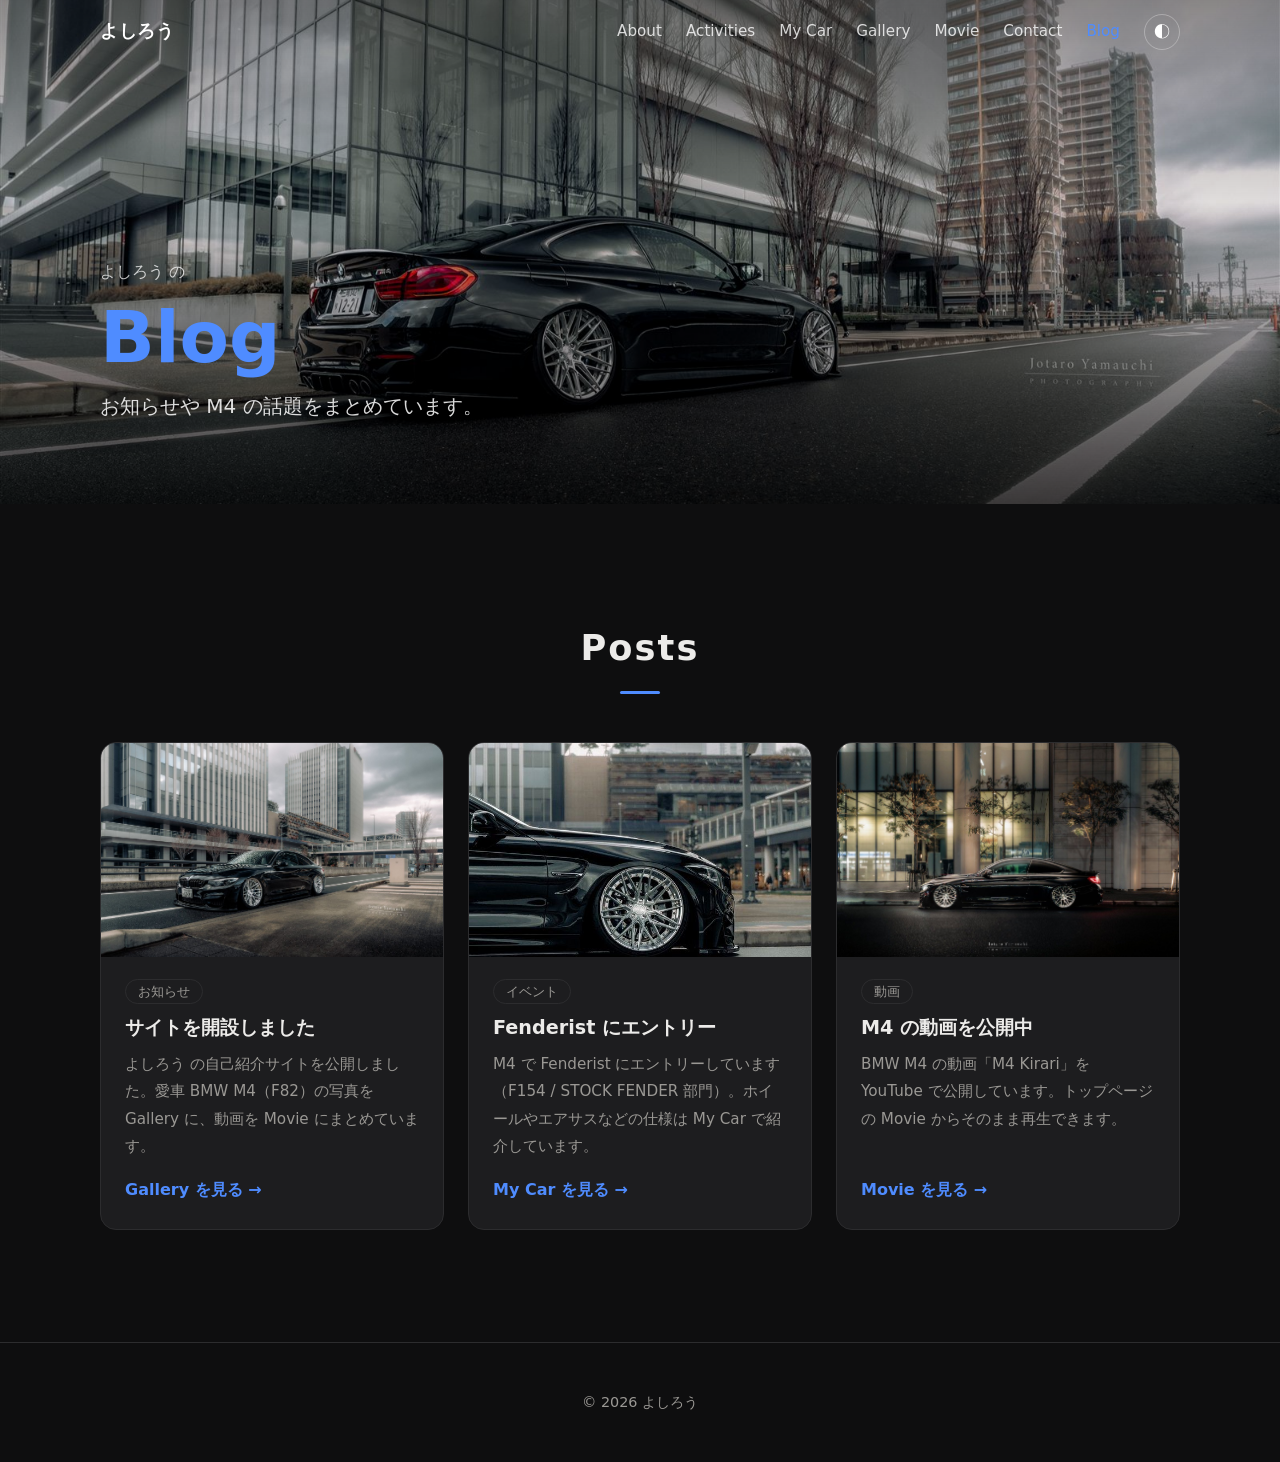
==== blog.html @ 9a7a2645 "Add Activities section and Blog page" ====
<!DOCTYPE html>
<html lang="ja" data-theme="dark">
<head>
  <meta charset="UTF-8">
  <meta name="viewport" content="width=device-width, initial-scale=1.0">
  <title>Blog | よしろう</title>
  <meta name="description" content="よしろう のブログ。サイト開設のお知らせや、BMW M4 の話題。">
  <link rel="stylesheet" href="style.css">
</head>
<body>
  <header class="header">
    <div class="container header__inner">
      <a href="index.html" class="logo">よしろう</a>
      <button class="nav-toggle" aria-label="メニューを開く" aria-expanded="false" aria-controls="nav">
        <span></span><span></span><span></span>
      </button>
      <nav id="nav" class="nav">
        <a href="index.html#about">About</a>
        <a href="index.html#activities">Activities</a>
        <a href="index.html#car">My Car</a>
        <a href="index.html#gallery">Gallery</a>
        <a href="index.html#movie">Movie</a>
        <a href="index.html#contact">Contact</a>
        <a href="blog.html" aria-current="page">Blog</a>
        <button class="theme-toggle" aria-label="テーマを切り替える">◐</button>
      </nav>
    </div>
  </header>

  <main id="top">
    <!-- ページ見出し -->
    <section class="hero hero--page">
      <img class="hero__bg" src="images/web/rear-building.jpg" alt="" fetchpriority="high">
      <div class="hero__shade"></div>
      <div class="container hero__inner">
        <p class="hero__greeting">よしろう の</p>
        <h1 class="hero__title"><span class="accent">Blog</span></h1>
        <p class="hero__lead">お知らせや M4 の話題をまとめています。</p>
      </div>
    </section>

    <!-- 記事一覧 -->
    <section class="section">
      <div class="container">
        <h2 class="section__title reveal">Posts</h2>
        <div class="posts">
          <article class="post reveal">
            <a class="post__thumb" href="index.html#gallery" tabindex="-1" aria-hidden="true">
              <img src="images/web/front-city.jpg" alt="" loading="lazy" width="1600" height="1066">
            </a>
            <div class="post__body">
              <p class="post__tag">お知らせ</p>
              <h3 class="post__title">サイトを開設しました</h3>
              <p class="post__excerpt">
                よしろう の自己紹介サイトを公開しました。愛車 BMW M4（F82）の写真を Gallery に、動画を Movie にまとめています。
              </p>
              <a class="post__more" href="index.html#gallery">Gallery を見る →</a>
            </div>
          </article>

          <article class="post reveal">
            <a class="post__thumb" href="index.html#car" tabindex="-1" aria-hidden="true">
              <img src="images/web/wheel.jpg" alt="" loading="lazy" width="620" height="924">
            </a>
            <div class="post__body">
              <p class="post__tag">イベント</p>
              <h3 class="post__title">Fenderist にエントリー</h3>
              <p class="post__excerpt">
                M4 で Fenderist にエントリーしています（F154 / STOCK FENDER 部門）。ホイールやエアサスなどの仕様は My Car で紹介しています。
              </p>
              <a class="post__more" href="index.html#car">My Car を見る →</a>
            </div>
          </article>

          <article class="post reveal">
            <a class="post__thumb" href="index.html#movie" tabindex="-1" aria-hidden="true">
              <img src="images/web/night-side.jpg" alt="" loading="lazy" width="1386" height="924">
            </a>
            <div class="post__body">
              <p class="post__tag">動画</p>
              <h3 class="post__title">M4 の動画を公開中</h3>
              <p class="post__excerpt">
                BMW M4 の動画「M4 Kirari」を YouTube で公開しています。トップページの Movie からそのまま再生できます。
              </p>
              <a class="post__more" href="index.html#movie">Movie を見る →</a>
            </div>
          </article>
        </div>
      </div>
    </section>
  </main>

  <footer class="footer">
    <p>&copy; <span id="year"></span> よしろう</p>
  </footer>

  <button class="to-top" aria-label="ページの先頭へ">↑</button>

  <script src="script.js"></script>
</body>
</html>
---- style.css ----
/* ===== カラー（ダーク基本 / ライト） ===== */
:root {
  --bg: #0e0e0f;
  --bg-alt: #161617;
  --text: #ecebe9;
  --muted: #9a9894;
  --accent: #4f8cff;
  --card: #1d1d1f;
  --border: #2c2c2e;
  --shadow: 0 10px 40px rgba(0, 0, 0, 0.5);
}
[data-theme="light"] {
  --bg: #f7f6f4;
  --bg-alt: #edece9;
  --text: #1a1a1a;
  --muted: #66635e;
  --accent: #1f5fd6;
  --card: #ffffff;
  --border: #dddad5;
  --shadow: 0 10px 30px rgba(0, 0, 0, 0.1);
}

/* ===== ベース ===== */
*, *::before, *::after { box-sizing: border-box; }
html { scroll-behavior: smooth; scroll-padding-top: 64px; }
body {
  margin: 0;
  font-family: "Hiragino Sans", "Noto Sans JP", "Yu Gothic UI", "Meiryo", system-ui, sans-serif;
  background: var(--bg);
  color: var(--text);
  line-height: 1.8;
  transition: background 0.3s, color 0.3s;
}
img { max-width: 100%; display: block; }
a { color: inherit; }
.container { width: min(1080px, 100% - 32px); margin-inline: auto; }
.accent { color: var(--accent); }

/* ===== ヘッダー ===== */
.header {
  position: fixed; top: 0; left: 0; right: 0; z-index: 20;
  transition: background 0.3s, border-color 0.3s;
  border-bottom: 1px solid transparent;
}
.header.is-scrolled {
  background: color-mix(in srgb, var(--bg) 85%, transparent);
  backdrop-filter: blur(10px);
  border-color: var(--border);
}
.header__inner { display: flex; align-items: center; justify-content: space-between; height: 64px; }
.logo { font-weight: 700; text-decoration: none; font-size: 1.1rem; letter-spacing: 0.04em; color: #fff; }
.header.is-scrolled .logo { color: var(--text); }
.nav { display: flex; align-items: center; gap: 24px; }
.nav a { text-decoration: none; color: rgba(255, 255, 255, 0.8); font-size: 0.95rem; transition: color 0.2s; }
.header.is-scrolled .nav a { color: var(--muted); }
.nav a:hover, .header.is-scrolled .nav a:hover { color: var(--accent); }
.theme-toggle {
  background: none; border: 1px solid rgba(255, 255, 255, 0.3); color: #fff;
  width: 36px; height: 36px; border-radius: 50%; cursor: pointer; font-size: 1rem;
}
.header.is-scrolled .theme-toggle { border-color: var(--border); color: var(--text); }
.nav-toggle { display: none; background: none; border: 0; cursor: pointer; padding: 8px; }
.nav-toggle span { display: block; width: 22px; height: 2px; margin: 5px 0; background: #fff; transition: 0.3s; }
.header.is-scrolled .nav-toggle span { background: var(--text); }

/* ===== ヒーロー ===== */
.hero {
  position: relative; min-height: 100vh; min-height: 100svh;
  display: flex; align-items: flex-end; overflow: hidden; color: #fff;
}
.hero__bg {
  position: absolute; inset: 0; width: 100%; height: 100%;
  object-fit: cover; object-position: 40% 60%;
  animation: zoom 18s ease-out forwards;
}
@keyframes zoom { from { transform: scale(1.12); } to { transform: scale(1); } }
.hero__shade {
  position: absolute; inset: 0;
  background: linear-gradient(180deg, rgba(0,0,0,0.45) 0%, rgba(0,0,0,0.1) 40%, rgba(0,0,0,0.75) 100%);
}
.hero__inner { position: relative; padding-bottom: 14vh; }
.hero__greeting { margin: 0; color: rgba(255, 255, 255, 0.75); }
.hero__title { margin: 0.1em 0; font-size: clamp(2.2rem, 7vw, 4.5rem); line-height: 1.2; }
.hero__lead { font-size: 1.25rem; color: rgba(255, 255, 255, 0.85); min-height: 1.8em; margin: 0 0 8px; }
.cursor { animation: blink 1s step-end infinite; }
@keyframes blink { 50% { opacity: 0; } }
.btn {
  display: inline-block; margin-top: 12px; padding: 12px 32px; border-radius: 999px;
  background: var(--accent); color: #fff; text-decoration: none; font-weight: 600;
  transition: transform 0.2s, box-shadow 0.2s;
}
.btn:hover { transform: translateY(-2px); box-shadow: var(--shadow); }
.hero__scroll {
  position: absolute; left: 50%; bottom: 24px; translate: -50% 0;
  width: 26px; height: 42px; border: 2px solid rgba(255,255,255,0.6); border-radius: 14px;
}
.hero__scroll span {
  position: absolute; left: 50%; top: 8px; width: 4px; height: 8px; margin-left: -2px;
  background: #fff; border-radius: 2px; animation: wheel 1.6s ease-in-out infinite;
}
@keyframes wheel { 0% { opacity: 1; transform: none; } 100% { opacity: 0; transform: translateY(14px); } }

/* ===== セクション共通 ===== */
.section { padding: 112px 0; }
.section--alt { background: var(--bg-alt); }
.section__title { font-size: 2.2rem; margin: 0 0 48px; text-align: center; letter-spacing: 0.06em; }
.section__title::after {
  content: ""; display: block; width: 40px; height: 3px; margin: 12px auto 0;
  background: var(--accent); border-radius: 2px;
}

/* ===== About ===== */
.about { display: grid; grid-template-columns: 1fr 1.2fr; gap: 56px; align-items: center; }
.about__photo { margin: 0; border-radius: 20px; overflow: hidden; box-shadow: var(--shadow); }
.about__photo img { width: 100%; height: auto; aspect-ratio: 4 / 5; object-fit: cover; object-position: 60% 40%; }
.profile { margin: 28px 0 0; display: grid; gap: 12px; }
.profile div { display: grid; grid-template-columns: 110px 1fr; padding-bottom: 12px; border-bottom: 1px solid var(--border); }
.profile dt { color: var(--muted); }
.profile dd { margin: 0; }

/* ===== Activities ===== */
.activities { display: grid; grid-template-columns: repeat(auto-fit, minmax(230px, 1fr)); gap: 20px; }
.activity {
  padding: 28px 24px; border: 1px solid var(--border); border-radius: 16px; background: var(--card);
}
.activity:hover { border-color: var(--accent); box-shadow: var(--shadow); }
.activity__label { margin: 0; color: var(--muted); font-size: 0.8rem; letter-spacing: 0.12em; text-transform: uppercase; }
.activity__label span { color: var(--accent); font-weight: 700; margin-right: 8px; }
.activity__title { margin: 4px 0 12px; font-size: 1.2rem; }
.activity p:last-child { margin: 0; color: var(--muted); font-size: 0.95rem; }
.activity a { color: var(--accent); }

/* ===== Blog ===== */
.hero--page { min-height: 56vh; min-height: 56svh; }
.hero--page .hero__inner { padding-bottom: 8vh; }
.header .nav a[aria-current="page"],
.header.is-scrolled .nav a[aria-current="page"] { color: var(--accent); }
.posts { display: grid; grid-template-columns: repeat(auto-fit, minmax(280px, 1fr)); gap: 24px; }
.post {
  display: flex; flex-direction: column; border: 1px solid var(--border); border-radius: 16px;
  background: var(--card); overflow: hidden;
}
.post:hover { border-color: var(--accent); box-shadow: var(--shadow); }
.post__thumb { display: block; overflow: hidden; }
.post__thumb img { width: 100%; height: auto; aspect-ratio: 16 / 10; object-fit: cover; transition: transform 0.5s; }
.post:hover .post__thumb img { transform: scale(1.05); }
.post__body { display: flex; flex-direction: column; flex: 1; padding: 22px 24px 24px; }
.post__tag {
  align-self: flex-start; margin: 0 0 10px; padding: 0 12px; border-radius: 999px;
  border: 1px solid var(--border); color: var(--muted); font-size: 0.8rem;
}
.post__title { margin: 0 0 8px; font-size: 1.2rem; line-height: 1.5; }
.post__excerpt { margin: 0 0 16px; color: var(--muted); font-size: 0.95rem; }
.post__more { margin-top: auto; color: var(--accent); text-decoration: none; font-weight: 600; }
.post__more:hover { text-decoration: underline; }

/* ===== My Car ===== */
.car { display: grid; grid-template-columns: 1.4fr 1fr; gap: 48px; align-items: center; }
.car__photo { border-radius: 20px; overflow: hidden; box-shadow: var(--shadow); }
.car__photo img { width: 100%; height: auto; transition: transform 0.6s; }
.car__photo:hover img { transform: scale(1.04); }
.car__name { font-size: 2rem; margin: 0; line-height: 1.3; }
.car__name span { color: var(--muted); font-weight: 400; font-size: 1.1rem; }
.car__lead { color: var(--muted); }
.spec { margin: 24px 0 0; display: grid; gap: 10px; }
.spec div { display: grid; grid-template-columns: 120px 1fr; padding-bottom: 10px; border-bottom: 1px solid var(--border); }
.spec dt { color: var(--muted); }
.spec dd { margin: 0; }
.spec small { color: var(--muted); }
.badge {
  display: inline-block; padding: 0 10px; margin-left: 4px; border-radius: 999px;
  background: var(--accent); color: #fff; font-size: 0.85em; font-weight: 700;
}

/* ===== Gallery ===== */
.gallery { columns: 3 280px; column-gap: 16px; }
.gallery__item {
  display: block; width: 100%; margin: 0 0 16px; padding: 0; border: 0; background: none;
  border-radius: 14px; overflow: hidden; cursor: zoom-in; break-inside: avoid;
}
.gallery__item img { width: 100%; height: auto; transition: transform 0.5s, filter 0.5s; filter: saturate(0.9); }
.gallery__item:hover img { transform: scale(1.05); filter: saturate(1.1); }
.gallery__item:focus-visible { outline: 3px solid var(--accent); outline-offset: 3px; }
.credit { text-align: right; color: var(--muted); font-size: 0.85rem; margin: 8px 0 0; }

/* ===== Lightbox ===== */
.lightbox {
  position: fixed; inset: 0; z-index: 50; background: rgba(0, 0, 0, 0.92);
  display: grid; place-items: center; padding: 56px 16px;
}
.lightbox[hidden] { display: none; }
.lightbox__img { max-width: 100%; max-height: calc(100vh - 112px); object-fit: contain; border-radius: 6px; }
.lightbox__close, .lightbox__nav {
  position: absolute; background: rgba(255,255,255,0.1); color: #fff; border: 0; cursor: pointer;
  width: 48px; height: 48px; border-radius: 50%; font-size: 1.8rem; line-height: 1;
}
.lightbox__close:hover, .lightbox__nav:hover { background: rgba(255,255,255,0.25); }
.lightbox__close { top: 16px; right: 16px; }
.lightbox__nav { top: 50%; translate: 0 -50%; }
.lightbox__nav--prev { left: 16px; }
.lightbox__nav--next { right: 16px; }
.lightbox__count { position: absolute; bottom: 12px; left: 0; right: 0; text-align: center; color: rgba(255,255,255,0.7); margin: 0; }

/* ===== Movie ===== */
.movie { max-width: 960px; margin-inline: auto; border-radius: 20px; overflow: hidden; box-shadow: var(--shadow); background: #000; }
.movie iframe { display: block; width: 100%; aspect-ratio: 16 / 9; border: 0; background: #000; }
.movie__link { text-align: center; margin: 16px 0 0; }
.movie__link a { color: var(--muted); text-decoration: none; }
.movie__link a:hover { color: var(--accent); }

/* ===== Contact ===== */
.contact { text-align: center; }
.links { display: flex; justify-content: center; flex-wrap: wrap; gap: 16px; margin-top: 24px; }
.links a {
  padding: 10px 28px; border: 1px solid var(--border); border-radius: 999px;
  text-decoration: none; background: var(--card); transition: border-color 0.2s, color 0.2s;
}
.links a:hover { border-color: var(--accent); color: var(--accent); }
.links a span { color: var(--muted); font-size: 0.85em; margin-left: 4px; }

/* ===== フッター / トップへ戻る ===== */
.footer { padding: 32px 0; text-align: center; color: var(--muted); font-size: 0.9rem; border-top: 1px solid var(--border); }
.to-top {
  position: fixed; right: 20px; bottom: 20px; z-index: 10; width: 44px; height: 44px; border-radius: 50%;
  border: 0; background: var(--accent); color: #fff; font-size: 1.2rem; cursor: pointer;
  box-shadow: var(--shadow); opacity: 0; pointer-events: none; transition: opacity 0.3s;
}
.to-top.is-shown { opacity: 1; pointer-events: auto; }

/* ===== スクロール表示アニメーション ===== */
.reveal { opacity: 0; transform: translateY(28px); transition: opacity 0.8s, transform 0.8s; }
.reveal.is-visible { opacity: 1; transform: none; }

/* ===== タブレット / スマホ ===== */
@media (max-width: 860px) {
  .about, .car { grid-template-columns: 1fr; gap: 32px; }
  .about__photo { max-width: 420px; margin-inline: auto; }
}
@media (max-width: 640px) {
  .nav-toggle { display: block; }
  .nav {
    position: absolute; top: 64px; left: 0; right: 0;
    flex-direction: column; gap: 0; padding: 8px 16px 16px;
    background: var(--bg); border-bottom: 1px solid var(--border);
    display: none;
  }
  .nav.is-open { display: flex; }
  .nav a, .header.is-scrolled .nav a { width: 100%; padding: 12px 0; text-align: center; color: var(--text); }
  .theme-toggle { margin-top: 8px; border-color: var(--border); color: var(--text); }
  .nav-toggle[aria-expanded="true"] span:nth-child(1) { transform: translateY(7px) rotate(45deg); }
  .nav-toggle[aria-expanded="true"] span:nth-child(2) { opacity: 0; }
  .nav-toggle[aria-expanded="true"] span:nth-child(3) { transform: translateY(-7px) rotate(-45deg); }
  .section { padding: 72px 0; }
  .hero__bg { object-position: 35% 60%; }
  .lightbox__nav { top: auto; bottom: 8px; translate: none; }
}

@media (prefers-reduced-motion: reduce) {
  html { scroll-behavior: auto; }
  .hero__bg, .hero__scroll span { animation: none; }
  .reveal { transition: none; }
}
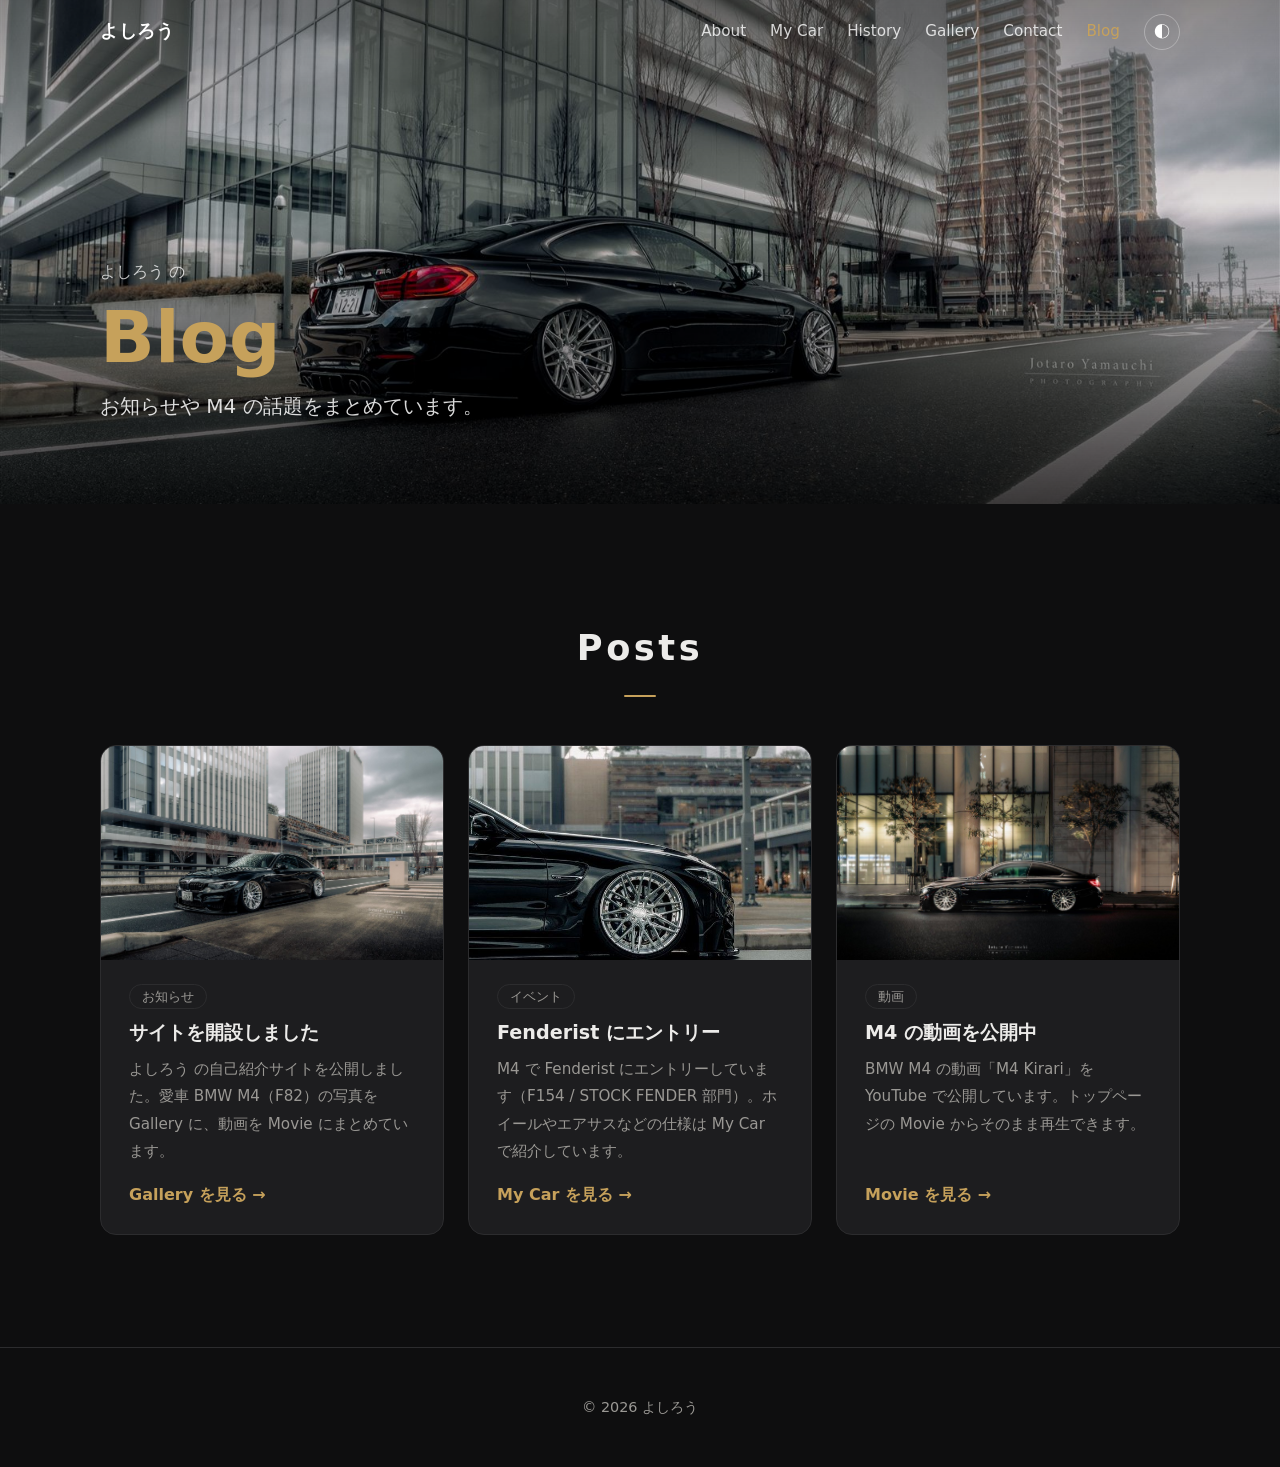
==== commit 51cb5ec7: "Add OGP tags, slim navigation, link History to Blog" ====
--- a/blog.html
+++ b/blog.html
@@ -5,6 +5,17 @@
   <meta name="viewport" content="width=device-width, initial-scale=1.0">
   <title>Blog | よしろう</title>
   <meta name="description" content="よしろう のブログ。サイト開設のお知らせや、BMW M4 の話題。">
+  <meta property="og:type" content="website">
+  <meta property="og:site_name" content="よしろう | BMW M4">
+  <meta property="og:title" content="よしろう のブログ | BMW M4">
+  <meta property="og:description" content="よしろう のブログ。サイト開設のお知らせや、BMW M4 の話題。">
+  <meta property="og:url" content="https://ayonbrasil1994-dev.github.io/Yoshirou/blog.html">
+  <meta property="og:image" content="https://ayonbrasil1994-dev.github.io/Yoshirou/images/web/rear-building.jpg">
+  <meta property="og:locale" content="ja_JP">
+  <meta name="twitter:card" content="summary_large_image">
+  <meta name="twitter:title" content="よしろう のブログ | BMW M4">
+  <meta name="twitter:description" content="よしろう のブログ。サイト開設のお知らせや、BMW M4 の話題。">
+  <meta name="twitter:image" content="https://ayonbrasil1994-dev.github.io/Yoshirou/images/web/rear-building.jpg">
   <link rel="stylesheet" href="style.css">
 </head>
 <body>
@@ -16,10 +27,9 @@
       </button>
       <nav id="nav" class="nav">
         <a href="index.html#about">About</a>
-        <a href="index.html#activities">Activities</a>
         <a href="index.html#car">My Car</a>
+        <a href="index.html#history">History</a>
         <a href="index.html#gallery">Gallery</a>
-        <a href="index.html#movie">Movie</a>
         <a href="index.html#contact">Contact</a>
         <a href="blog.html" aria-current="page">Blog</a>
         <button class="theme-toggle" aria-label="テーマを切り替える">◐</button>
@@ -58,7 +68,7 @@
             </div>
           </article>
 
-          <article class="post reveal">
+          <article class="post reveal" id="post-fenderist">
             <a class="post__thumb" href="index.html#car" tabindex="-1" aria-hidden="true">
               <img src="images/web/wheel.jpg" alt="" loading="lazy" width="620" height="924">
             </a>
--- a/style.css
+++ b/style.css
@@ -4,20 +4,24 @@
   --bg-alt: #161617;
   --text: #ecebe9;
   --muted: #9a9894;
-  --accent: #4f8cff;
+  --accent: #C6A15B;
   --card: #1d1d1f;
   --border: #2c2c2e;
-  --shadow: 0 10px 40px rgba(0, 0, 0, 0.5);
+  --shadow: 0 4px 16px rgba(0, 0, 0, 0.3);
+  /* 共通の寸法 */
+  --radius: 16px;
+  --card-pad: 24px 28px;
+  --grid-gap: 24px;
 }
 [data-theme="light"] {
   --bg: #f7f6f4;
   --bg-alt: #edece9;
   --text: #1a1a1a;
   --muted: #66635e;
-  --accent: #1f5fd6;
+  --accent: #96762F;
   --card: #ffffff;
   --border: #dddad5;
-  --shadow: 0 10px 30px rgba(0, 0, 0, 0.1);
+  --shadow: 0 2px 12px rgba(0, 0, 0, 0.06);
 }
 
 /* ===== ベース ===== */
@@ -86,10 +90,10 @@
 @keyframes blink { 50% { opacity: 0; } }
 .btn {
   display: inline-block; margin-top: 12px; padding: 12px 32px; border-radius: 999px;
-  background: var(--accent); color: #fff; text-decoration: none; font-weight: 600;
-  transition: transform 0.2s, box-shadow 0.2s;
-}
-.btn:hover { transform: translateY(-2px); box-shadow: var(--shadow); }
+  background: var(--accent); color: #1C1A15; text-decoration: none; font-weight: 600;
+  transition: background 0.2s;
+}
+.btn:hover { background: color-mix(in srgb, var(--accent) 85%, #fff); }
 .hero__scroll {
   position: absolute; left: 50%; bottom: 24px; translate: -50% 0;
   width: 26px; height: 42px; border: 2px solid rgba(255,255,255,0.6); border-radius: 14px;
@@ -103,27 +107,28 @@
 /* ===== セクション共通 ===== */
 .section { padding: 112px 0; }
 .section--alt { background: var(--bg-alt); }
-.section__title { font-size: 2.2rem; margin: 0 0 48px; text-align: center; letter-spacing: 0.06em; }
+.section__title { font-size: 2.2rem; margin: 0 0 48px; text-align: center; letter-spacing: 0.1em; }
 .section__title::after {
-  content: ""; display: block; width: 40px; height: 3px; margin: 12px auto 0;
-  background: var(--accent); border-radius: 2px;
+  content: ""; display: block; width: 32px; height: 2px; margin: 16px auto 0;
+  background: var(--accent); border-radius: 1px;
 }
 
 /* ===== About ===== */
 .about { display: grid; grid-template-columns: 1fr 1.2fr; gap: 56px; align-items: center; }
-.about__photo { margin: 0; border-radius: 20px; overflow: hidden; box-shadow: var(--shadow); }
+.about__photo { margin: 0; border-radius: var(--radius); overflow: hidden; box-shadow: var(--shadow); }
 .about__photo img { width: 100%; height: auto; aspect-ratio: 4 / 5; object-fit: cover; object-position: 60% 40%; }
-.profile { margin: 28px 0 0; display: grid; gap: 12px; }
+.profile { margin: 24px 0 0; display: grid; gap: 12px; }
 .profile div { display: grid; grid-template-columns: 110px 1fr; padding-bottom: 12px; border-bottom: 1px solid var(--border); }
 .profile dt { color: var(--muted); }
 .profile dd { margin: 0; }
 
 /* ===== Activities ===== */
-.activities { display: grid; grid-template-columns: repeat(auto-fit, minmax(230px, 1fr)); gap: 20px; }
+.activities { display: grid; grid-template-columns: repeat(auto-fit, minmax(230px, 1fr)); gap: var(--grid-gap); }
 .activity {
-  padding: 28px 24px; border: 1px solid var(--border); border-radius: 16px; background: var(--card);
-}
-.activity:hover { border-color: var(--accent); box-shadow: var(--shadow); }
+  padding: var(--card-pad); border: 1px solid var(--border); border-radius: var(--radius); background: var(--card);
+  transition: border-color 0.2s;
+}
+.activity:hover { border-color: var(--accent); }
 .activity__label { margin: 0; color: var(--muted); font-size: 0.8rem; letter-spacing: 0.12em; text-transform: uppercase; }
 .activity__label span { color: var(--accent); font-weight: 700; margin-right: 8px; }
 .activity__title { margin: 4px 0 12px; font-size: 1.2rem; }
@@ -135,16 +140,16 @@
 .hero--page .hero__inner { padding-bottom: 8vh; }
 .header .nav a[aria-current="page"],
 .header.is-scrolled .nav a[aria-current="page"] { color: var(--accent); }
-.posts { display: grid; grid-template-columns: repeat(auto-fit, minmax(280px, 1fr)); gap: 24px; }
+.posts { display: grid; grid-template-columns: repeat(auto-fit, minmax(280px, 1fr)); gap: var(--grid-gap); }
 .post {
-  display: flex; flex-direction: column; border: 1px solid var(--border); border-radius: 16px;
-  background: var(--card); overflow: hidden;
-}
-.post:hover { border-color: var(--accent); box-shadow: var(--shadow); }
+  display: flex; flex-direction: column; border: 1px solid var(--border); border-radius: var(--radius);
+  background: var(--card); overflow: hidden; transition: border-color 0.2s;
+}
+.post:hover { border-color: var(--accent); }
 .post__thumb { display: block; overflow: hidden; }
 .post__thumb img { width: 100%; height: auto; aspect-ratio: 16 / 10; object-fit: cover; transition: transform 0.5s; }
-.post:hover .post__thumb img { transform: scale(1.05); }
-.post__body { display: flex; flex-direction: column; flex: 1; padding: 22px 24px 24px; }
+.post:hover .post__thumb img { transform: scale(1.02); }
+.post__body { display: flex; flex-direction: column; flex: 1; padding: var(--card-pad); }
 .post__tag {
   align-self: flex-start; margin: 0 0 10px; padding: 0 12px; border-radius: 999px;
   border: 1px solid var(--border); color: var(--muted); font-size: 0.8rem;
@@ -155,31 +160,57 @@
 .post__more:hover { text-decoration: underline; }
 
 /* ===== My Car ===== */
-.car { display: grid; grid-template-columns: 1.4fr 1fr; gap: 48px; align-items: center; }
-.car__photo { border-radius: 20px; overflow: hidden; box-shadow: var(--shadow); }
+.car { display: grid; grid-template-columns: 1.4fr 1fr; gap: 56px; align-items: center; }
+.car__photo { border-radius: var(--radius); overflow: hidden; box-shadow: var(--shadow); }
 .car__photo img { width: 100%; height: auto; transition: transform 0.6s; }
-.car__photo:hover img { transform: scale(1.04); }
+.car__photo:hover img { transform: scale(1.02); }
 .car__name { font-size: 2rem; margin: 0; line-height: 1.3; }
 .car__name span { color: var(--muted); font-weight: 400; font-size: 1.1rem; }
 .car__lead { color: var(--muted); }
-.spec { margin: 24px 0 0; display: grid; gap: 10px; }
-.spec div { display: grid; grid-template-columns: 120px 1fr; padding-bottom: 10px; border-bottom: 1px solid var(--border); }
+.spec { margin: 24px 0 0; display: grid; gap: 12px; }
+.spec div { display: grid; grid-template-columns: 120px 1fr; padding-bottom: 12px; border-bottom: 1px solid var(--border); }
 .spec dt { color: var(--muted); }
 .spec dd { margin: 0; }
 .spec small { color: var(--muted); }
 .badge {
   display: inline-block; padding: 0 10px; margin-left: 4px; border-radius: 999px;
-  background: var(--accent); color: #fff; font-size: 0.85em; font-weight: 700;
-}
+  background: var(--accent); color: #1C1A15; font-size: 0.85em; font-weight: 700;
+}
+
+/* ===== History（縦型タイムライン） ===== */
+.timeline { position: relative; max-width: 760px; margin: 0 auto; padding: 0 0 0 36px; list-style: none; }
+.timeline::before {
+  content: ""; position: absolute; top: 8px; bottom: 8px; left: 7px;
+  width: 2px; background: var(--border); border-radius: 1px;
+}
+.timeline__item {
+  position: relative; padding: var(--card-pad); border: 1px solid var(--border); border-radius: var(--radius);
+  background: var(--card); transition: border-color 0.2s;
+}
+.timeline__item + .timeline__item { margin-top: var(--grid-gap); }
+.timeline__item::before {
+  content: ""; position: absolute; top: 30px; left: -36px;
+  width: 16px; height: 16px; border-radius: 50%;
+  background: var(--bg); border: 3px solid var(--accent);
+}
+.timeline__item:hover { border-color: var(--accent); }
+.timeline__meta { display: flex; flex-wrap: wrap; align-items: center; gap: 4px 12px; margin: 0 0 4px; }
+.timeline__meta time { color: var(--accent); font-weight: 700; letter-spacing: 0.06em; font-variant-numeric: tabular-nums; }
+.timeline__tag {
+  padding: 0 12px; border-radius: 999px; border: 1px solid var(--border);
+  color: var(--muted); font-size: 0.8rem; line-height: 1.8;
+}
+.timeline__title { margin: 0 0 4px; font-size: 1.15rem; line-height: 1.5; overflow-wrap: anywhere; }
+.timeline__text { margin: 0; color: var(--muted); font-size: 0.95rem; overflow-wrap: anywhere; }
 
 /* ===== Gallery ===== */
 .gallery { columns: 3 280px; column-gap: 16px; }
 .gallery__item {
   display: block; width: 100%; margin: 0 0 16px; padding: 0; border: 0; background: none;
-  border-radius: 14px; overflow: hidden; cursor: zoom-in; break-inside: avoid;
+  border-radius: var(--radius); overflow: hidden; cursor: zoom-in; break-inside: avoid;
 }
 .gallery__item img { width: 100%; height: auto; transition: transform 0.5s, filter 0.5s; filter: saturate(0.9); }
-.gallery__item:hover img { transform: scale(1.05); filter: saturate(1.1); }
+.gallery__item:hover img { transform: scale(1.02); filter: saturate(1.05); }
 .gallery__item:focus-visible { outline: 3px solid var(--accent); outline-offset: 3px; }
 .credit { text-align: right; color: var(--muted); font-size: 0.85rem; margin: 8px 0 0; }
 
@@ -202,7 +233,7 @@
 .lightbox__count { position: absolute; bottom: 12px; left: 0; right: 0; text-align: center; color: rgba(255,255,255,0.7); margin: 0; }
 
 /* ===== Movie ===== */
-.movie { max-width: 960px; margin-inline: auto; border-radius: 20px; overflow: hidden; box-shadow: var(--shadow); background: #000; }
+.movie { max-width: 960px; margin-inline: auto; border-radius: var(--radius); overflow: hidden; box-shadow: var(--shadow); background: #000; }
 .movie iframe { display: block; width: 100%; aspect-ratio: 16 / 9; border: 0; background: #000; }
 .movie__link { text-align: center; margin: 16px 0 0; }
 .movie__link a { color: var(--muted); text-decoration: none; }
@@ -222,7 +253,7 @@
 .footer { padding: 32px 0; text-align: center; color: var(--muted); font-size: 0.9rem; border-top: 1px solid var(--border); }
 .to-top {
   position: fixed; right: 20px; bottom: 20px; z-index: 10; width: 44px; height: 44px; border-radius: 50%;
-  border: 0; background: var(--accent); color: #fff; font-size: 1.2rem; cursor: pointer;
+  border: 0; background: var(--accent); color: #1C1A15; font-size: 1.2rem; cursor: pointer;
   box-shadow: var(--shadow); opacity: 0; pointer-events: none; transition: opacity 0.3s;
 }
 .to-top.is-shown { opacity: 1; pointer-events: auto; }
@@ -235,6 +266,12 @@
 @media (max-width: 860px) {
   .about, .car { grid-template-columns: 1fr; gap: 32px; }
   .about__photo { max-width: 420px; margin-inline: auto; }
+  .section { padding: 92px 0; }
+  .section__title { margin-bottom: 40px; }
+}
+@media (min-width: 641px) and (max-width: 900px) {
+  .nav { gap: 14px; }
+  .nav a { font-size: 0.88rem; }
 }
 @media (max-width: 640px) {
   .nav-toggle { display: block; }
@@ -250,7 +287,12 @@
   .nav-toggle[aria-expanded="true"] span:nth-child(1) { transform: translateY(7px) rotate(45deg); }
   .nav-toggle[aria-expanded="true"] span:nth-child(2) { opacity: 0; }
   .nav-toggle[aria-expanded="true"] span:nth-child(3) { transform: translateY(-7px) rotate(-45deg); }
+  :root { --card-pad: 20px 22px; --grid-gap: 20px; }
   .section { padding: 72px 0; }
+  .section__title { font-size: 1.9rem; margin-bottom: 32px; }
+  .timeline { padding-left: 28px; }
+  .timeline::before { left: 6px; }
+  .timeline__item::before { left: -28px; top: 26px; width: 14px; height: 14px; }
   .hero__bg { object-position: 35% 60%; }
   .lightbox__nav { top: auto; bottom: 8px; translate: none; }
 }
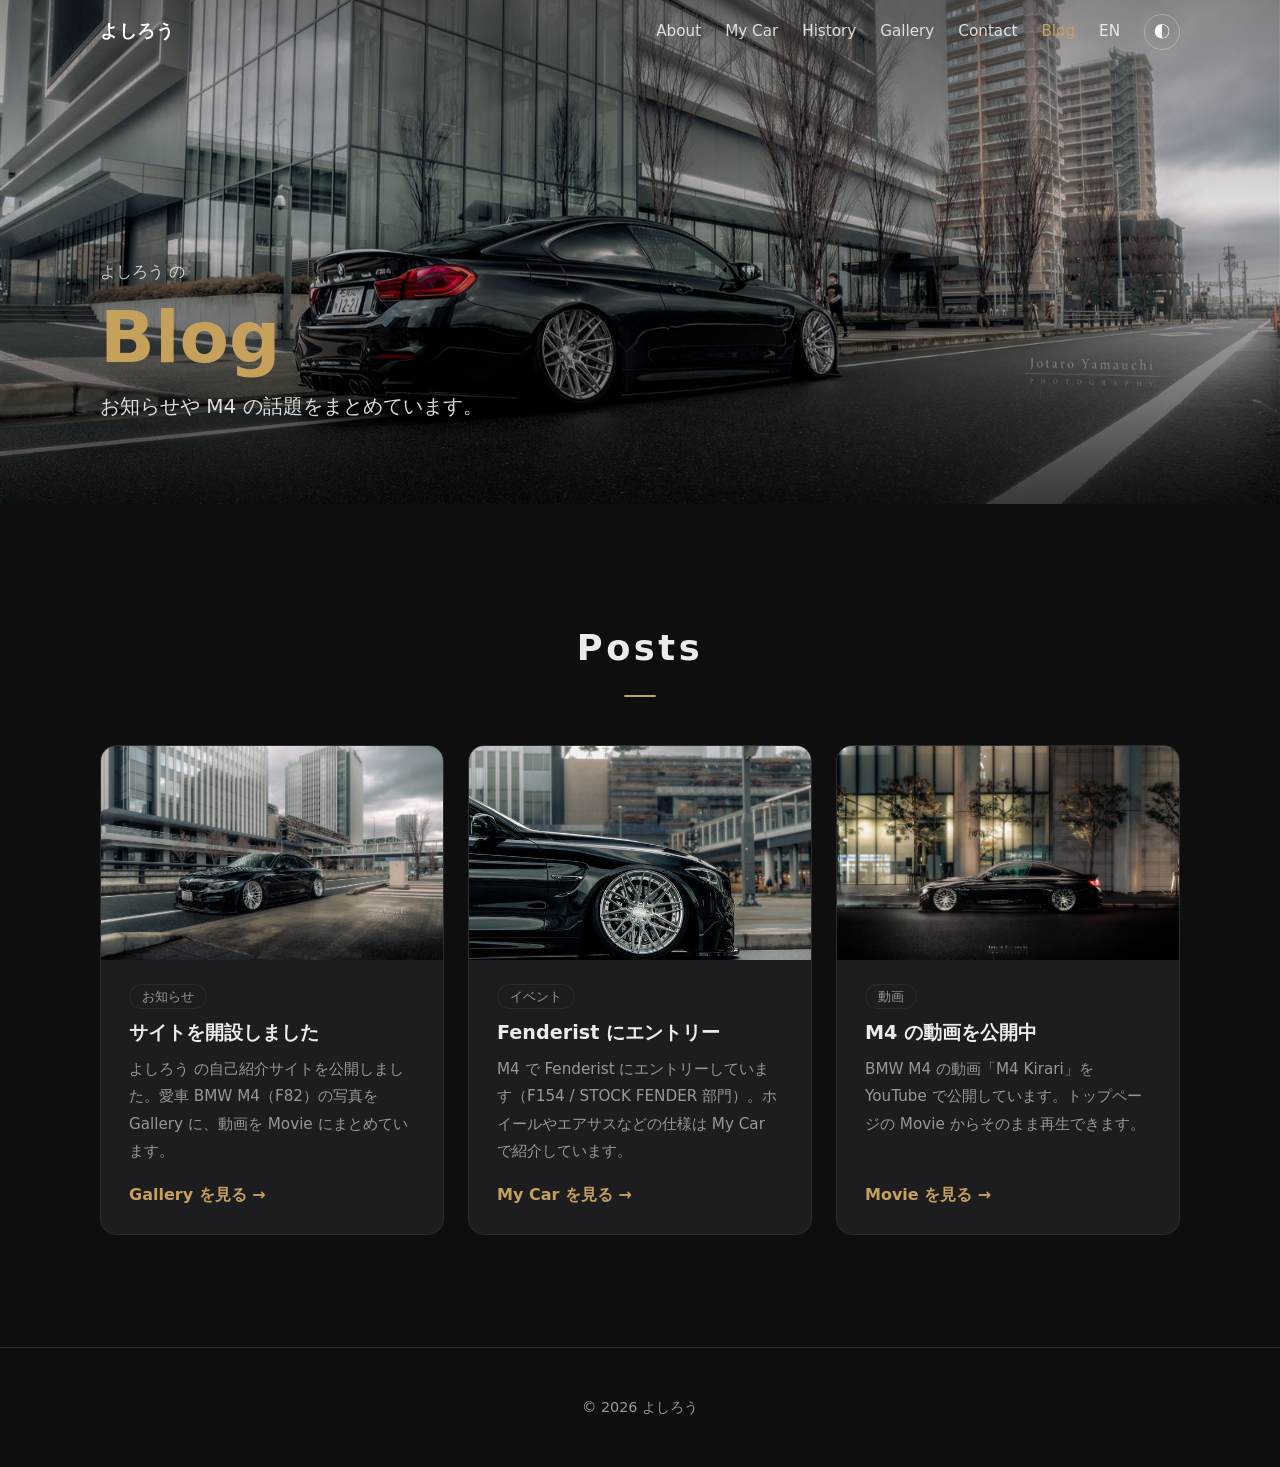
==== commit fb0c5d15: "Add article pages for History and English version" ====
--- a/blog.html
+++ b/blog.html
@@ -32,6 +32,7 @@
         <a href="index.html#gallery">Gallery</a>
         <a href="index.html#contact">Contact</a>
         <a href="blog.html" aria-current="page">Blog</a>
+        <a href="en.html">EN</a>
         <button class="theme-toggle" aria-label="テーマを切り替える">◐</button>
       </nav>
     </div>
--- a/style.css
+++ b/style.css
@@ -78,6 +78,14 @@
   animation: zoom 18s ease-out forwards;
 }
 @keyframes zoom { from { transform: scale(1.12); } to { transform: scale(1); } }
+.hero__video {
+  position: absolute; inset: 0; overflow: hidden; pointer-events: none;
+}
+.hero__video iframe {
+  position: absolute; top: 50%; left: 50%; transform: translate(-50%, -50%);
+  width: 100vw; height: 56.25vw; min-width: 177.78vh; min-height: 100%;
+  border: 0; pointer-events: none;
+}
 .hero__shade {
   position: absolute; inset: 0;
   background: linear-gradient(180deg, rgba(0,0,0,0.45) 0%, rgba(0,0,0,0.1) 40%, rgba(0,0,0,0.75) 100%);
@@ -204,14 +212,50 @@
 .timeline__text { margin: 0; color: var(--muted); font-size: 0.95rem; overflow-wrap: anywhere; }
 
 /* ===== Gallery ===== */
-.gallery { columns: 3 280px; column-gap: 16px; }
-.gallery__item {
-  display: block; width: 100%; margin: 0 0 16px; padding: 0; border: 0; background: none;
-  border-radius: var(--radius); overflow: hidden; cursor: zoom-in; break-inside: avoid;
-}
-.gallery__item img { width: 100%; height: auto; transition: transform 0.5s, filter 0.5s; filter: saturate(0.9); }
-.gallery__item:hover img { transform: scale(1.02); filter: saturate(1.05); }
-.gallery__item:focus-visible { outline: 3px solid var(--accent); outline-offset: 3px; }
+.slideshow__stage {
+  position: relative; border-radius: var(--radius); overflow: hidden;
+  aspect-ratio: 3 / 2; background: #000;
+}
+.slideshow__main { display: block; width: 100%; height: 100%; padding: 0; border: 0; background: none; cursor: zoom-in; }
+.slideshow__img {
+  position: absolute; inset: 0; width: 100%; height: 100%; object-fit: cover;
+  opacity: 0; transition: opacity 0.8s ease; pointer-events: none;
+}
+.slideshow__img.is-active { opacity: 1; }
+.slideshow__nav {
+  position: absolute; top: 50%; transform: translateY(-50%); z-index: 2;
+  width: 44px; height: 44px; border-radius: 50%; border: 0; cursor: pointer;
+  background: rgba(0, 0, 0, 0.45); color: #fff; font-size: 1.5rem; line-height: 1;
+  display: grid; place-items: center; transition: background 0.2s;
+}
+.slideshow__nav:hover { background: rgba(0, 0, 0, 0.7); }
+.slideshow__nav--prev { left: 12px; }
+.slideshow__nav--next { right: 12px; }
+.slideshow__caption {
+  position: absolute; left: 0; right: 0; bottom: 0; z-index: 2; margin: 0;
+  padding: 28px 16px 12px; color: #fff; font-size: 0.9rem; text-align: left;
+  background: linear-gradient(180deg, transparent, rgba(0, 0, 0, 0.65));
+  pointer-events: none;
+}
+.slideshow__count {
+  position: absolute; top: 12px; right: 12px; z-index: 2; margin: 0;
+  padding: 2px 10px; border-radius: 999px; background: rgba(0, 0, 0, 0.45);
+  color: #fff; font-size: 0.8rem; pointer-events: none;
+}
+.slideshow__thumbs {
+  display: grid; grid-template-columns: repeat(8, 1fr); gap: 8px; margin-top: 8px;
+}
+.slideshow__thumb {
+  padding: 0; border: 0; border-radius: 8px; overflow: hidden; cursor: pointer;
+  aspect-ratio: 3 / 2; opacity: 0.55; transition: opacity 0.2s; background: none;
+}
+.slideshow__thumb img { width: 100%; height: 100%; object-fit: cover; display: block; }
+.slideshow__thumb:hover { opacity: 0.85; }
+.slideshow__thumb.is-active { opacity: 1; outline: 2px solid var(--accent); outline-offset: 2px; }
+@media (max-width: 640px) {
+  .slideshow__thumbs { grid-template-columns: repeat(4, 1fr); }
+  .slideshow__nav { width: 38px; height: 38px; }
+}
 .credit { text-align: right; color: var(--muted); font-size: 0.85rem; margin: 8px 0 0; }
 
 /* ===== Lightbox ===== */
@@ -300,5 +344,20 @@
 @media (prefers-reduced-motion: reduce) {
   html { scroll-behavior: auto; }
   .hero__bg, .hero__scroll span { animation: none; }
+  .hero__video { display: none; }
   .reveal { transition: none; }
 }
+
+/* ===== Article ===== */
+.article__wrap { max-width: 760px; }
+.article__meta { display: flex; align-items: center; gap: 12px; color: var(--muted); margin: 0 0 8px; }
+.article__title { font-size: 2rem; letter-spacing: 0.04em; margin: 0 0 24px; }
+.article__hero { margin: 0 0 28px; border-radius: var(--radius); overflow: hidden; }
+.article__hero img { width: 100%; height: auto; display: block; }
+.article__text { line-height: 1.9; margin: 0 0 16px; }
+.article__nav {
+  display: flex; justify-content: space-between; gap: 16px; flex-wrap: wrap;
+  margin-top: 40px; padding-top: 20px; border-top: 1px solid var(--border);
+}
+.article__nav a { color: var(--accent); text-decoration: none; }
+.article__nav a:hover { text-decoration: underline; }
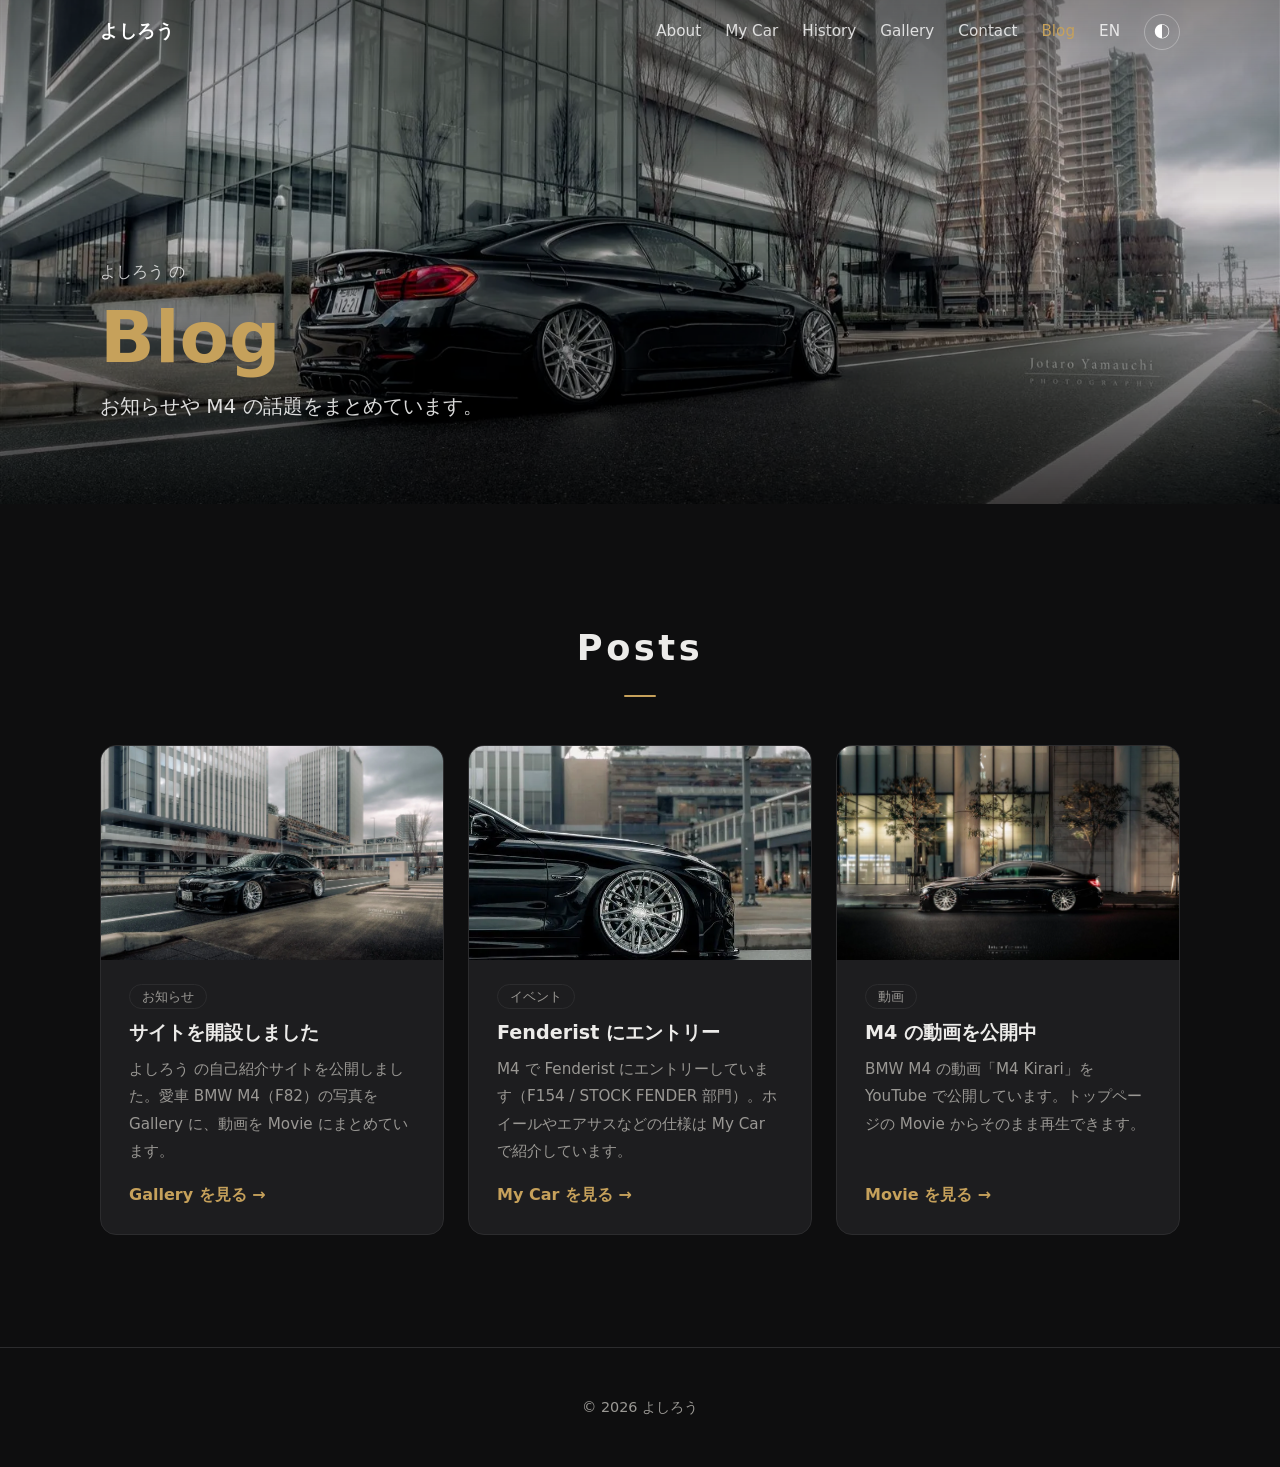
==== commit 19c108a4: "Enable favicon and WebP images" ====
--- a/blog.html
+++ b/blog.html
@@ -17,6 +17,10 @@
   <meta name="twitter:description" content="よしろう のブログ。サイト開設のお知らせや、BMW M4 の話題。">
   <meta name="twitter:image" content="https://ayonbrasil1994-dev.github.io/Yoshirou/images/web/rear-building.jpg">
   <link rel="stylesheet" href="style.css">
+  <link rel="icon" href="favicon.ico" sizes="any">
+  <link rel="icon" type="image/png" sizes="32x32" href="favicon-32.png">
+  <link rel="icon" type="image/png" sizes="512x512" href="favicon-512.png">
+  <link rel="apple-touch-icon" href="apple-touch-icon.png">
 </head>
 <body>
   <header class="header">
@@ -41,7 +45,7 @@
   <main id="top">
     <!-- ページ見出し -->
     <section class="hero hero--page">
-      <img class="hero__bg" src="images/web/rear-building.jpg" alt="" fetchpriority="high">
+      <img class="hero__bg" src="images/web/rear-building.webp" alt="" fetchpriority="high">
       <div class="hero__shade"></div>
       <div class="container hero__inner">
         <p class="hero__greeting">よしろう の</p>
@@ -57,7 +61,7 @@
         <div class="posts">
           <article class="post reveal">
             <a class="post__thumb" href="index.html#gallery" tabindex="-1" aria-hidden="true">
-              <img src="images/web/front-city.jpg" alt="" loading="lazy" width="1600" height="1066">
+              <img src="images/web/front-city.webp" alt="" loading="lazy" width="1600" height="1066">
             </a>
             <div class="post__body">
               <p class="post__tag">お知らせ</p>
@@ -71,7 +75,7 @@
 
           <article class="post reveal" id="post-fenderist">
             <a class="post__thumb" href="index.html#car" tabindex="-1" aria-hidden="true">
-              <img src="images/web/wheel.jpg" alt="" loading="lazy" width="620" height="924">
+              <img src="images/web/wheel.webp" alt="" loading="lazy" width="620" height="924">
             </a>
             <div class="post__body">
               <p class="post__tag">イベント</p>
@@ -85,7 +89,7 @@
 
           <article class="post reveal">
             <a class="post__thumb" href="index.html#movie" tabindex="-1" aria-hidden="true">
-              <img src="images/web/night-side.jpg" alt="" loading="lazy" width="1386" height="924">
+              <img src="images/web/night-side.webp" alt="" loading="lazy" width="1386" height="924">
             </a>
             <div class="post__body">
               <p class="post__tag">動画</p>
--- a/style.css
+++ b/style.css
@@ -355,6 +355,10 @@
 .article__hero { margin: 0 0 28px; border-radius: var(--radius); overflow: hidden; }
 .article__hero img { width: 100%; height: auto; display: block; }
 .article__text { line-height: 1.9; margin: 0 0 16px; }
+.article__photos { columns: 2; column-gap: 14px; margin: 28px 0 8px; }
+.article__photos img { width: 100%; height: auto; display: block; border-radius: 12px; margin: 0 0 14px; break-inside: avoid; }
+.article__credit { color: var(--muted); font-size: 0.85rem; margin: 0 0 8px; }
+@media (max-width: 640px) { .article__photos { columns: 1; } }
 .article__nav {
   display: flex; justify-content: space-between; gap: 16px; flex-wrap: wrap;
   margin-top: 40px; padding-top: 20px; border-top: 1px solid var(--border);
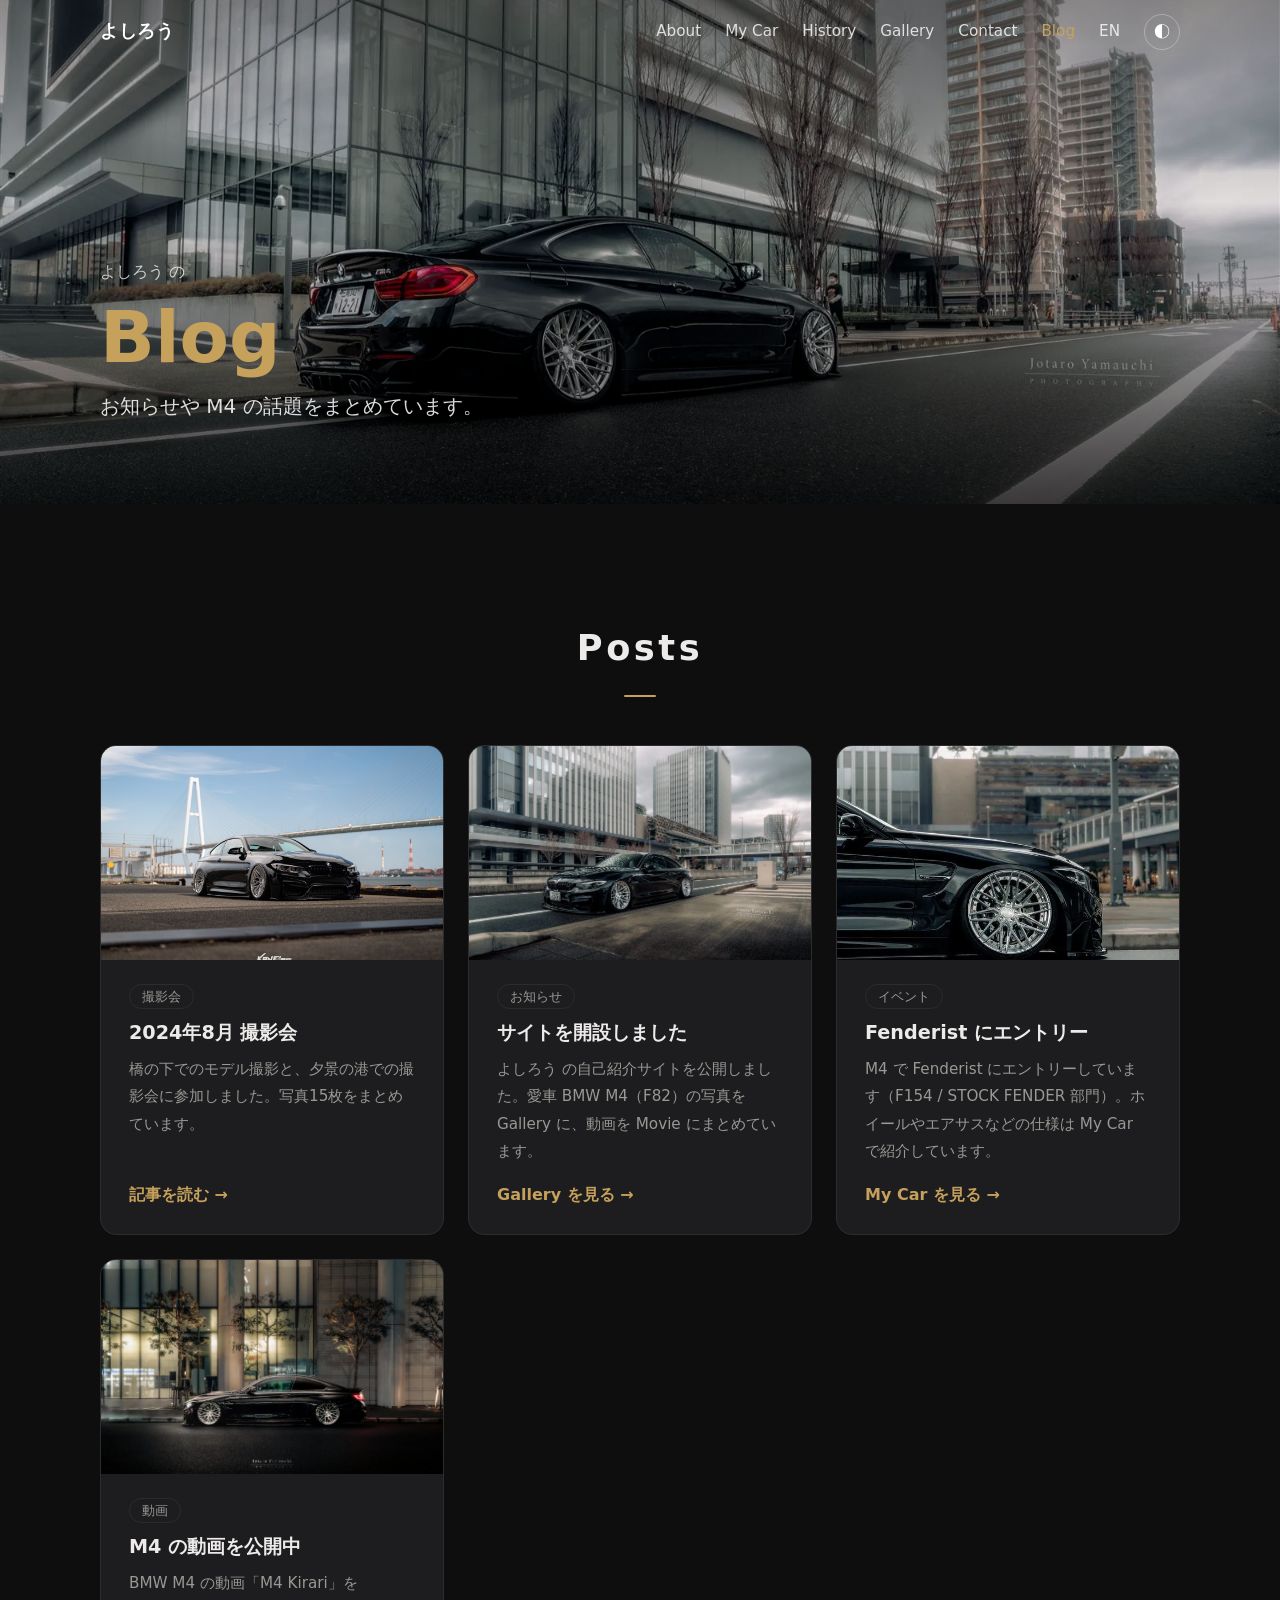
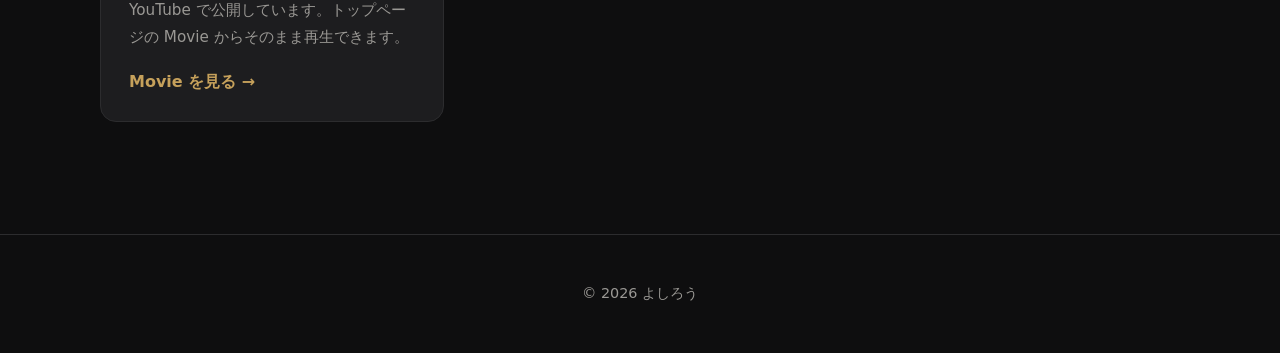
==== commit 57a16dca: "Add August 2024 shoot blog article" ====
--- a/blog.html
+++ b/blog.html
@@ -60,6 +60,20 @@
         <h2 class="section__title reveal">Posts</h2>
         <div class="posts">
           <article class="post reveal">
+            <a class="post__thumb" href="articles/shoot-2024-08.html" tabindex="-1" aria-hidden="true">
+              <img src="images/web/shoot-5.jpg" alt="" loading="lazy">
+            </a>
+            <div class="post__body">
+              <p class="post__tag">撮影会</p>
+              <h3 class="post__title">2024年8月 撮影会</h3>
+              <p class="post__excerpt">
+                橋の下でのモデル撮影と、夕景の港での撮影会に参加しました。写真15枚をまとめています。
+              </p>
+              <a class="post__more" href="articles/shoot-2024-08.html">記事を読む →</a>
+            </div>
+          </article>
+
+          <article class="post reveal">
             <a class="post__thumb" href="index.html#gallery" tabindex="-1" aria-hidden="true">
               <img src="images/web/front-city.webp" alt="" loading="lazy" width="1600" height="1066">
             </a>
